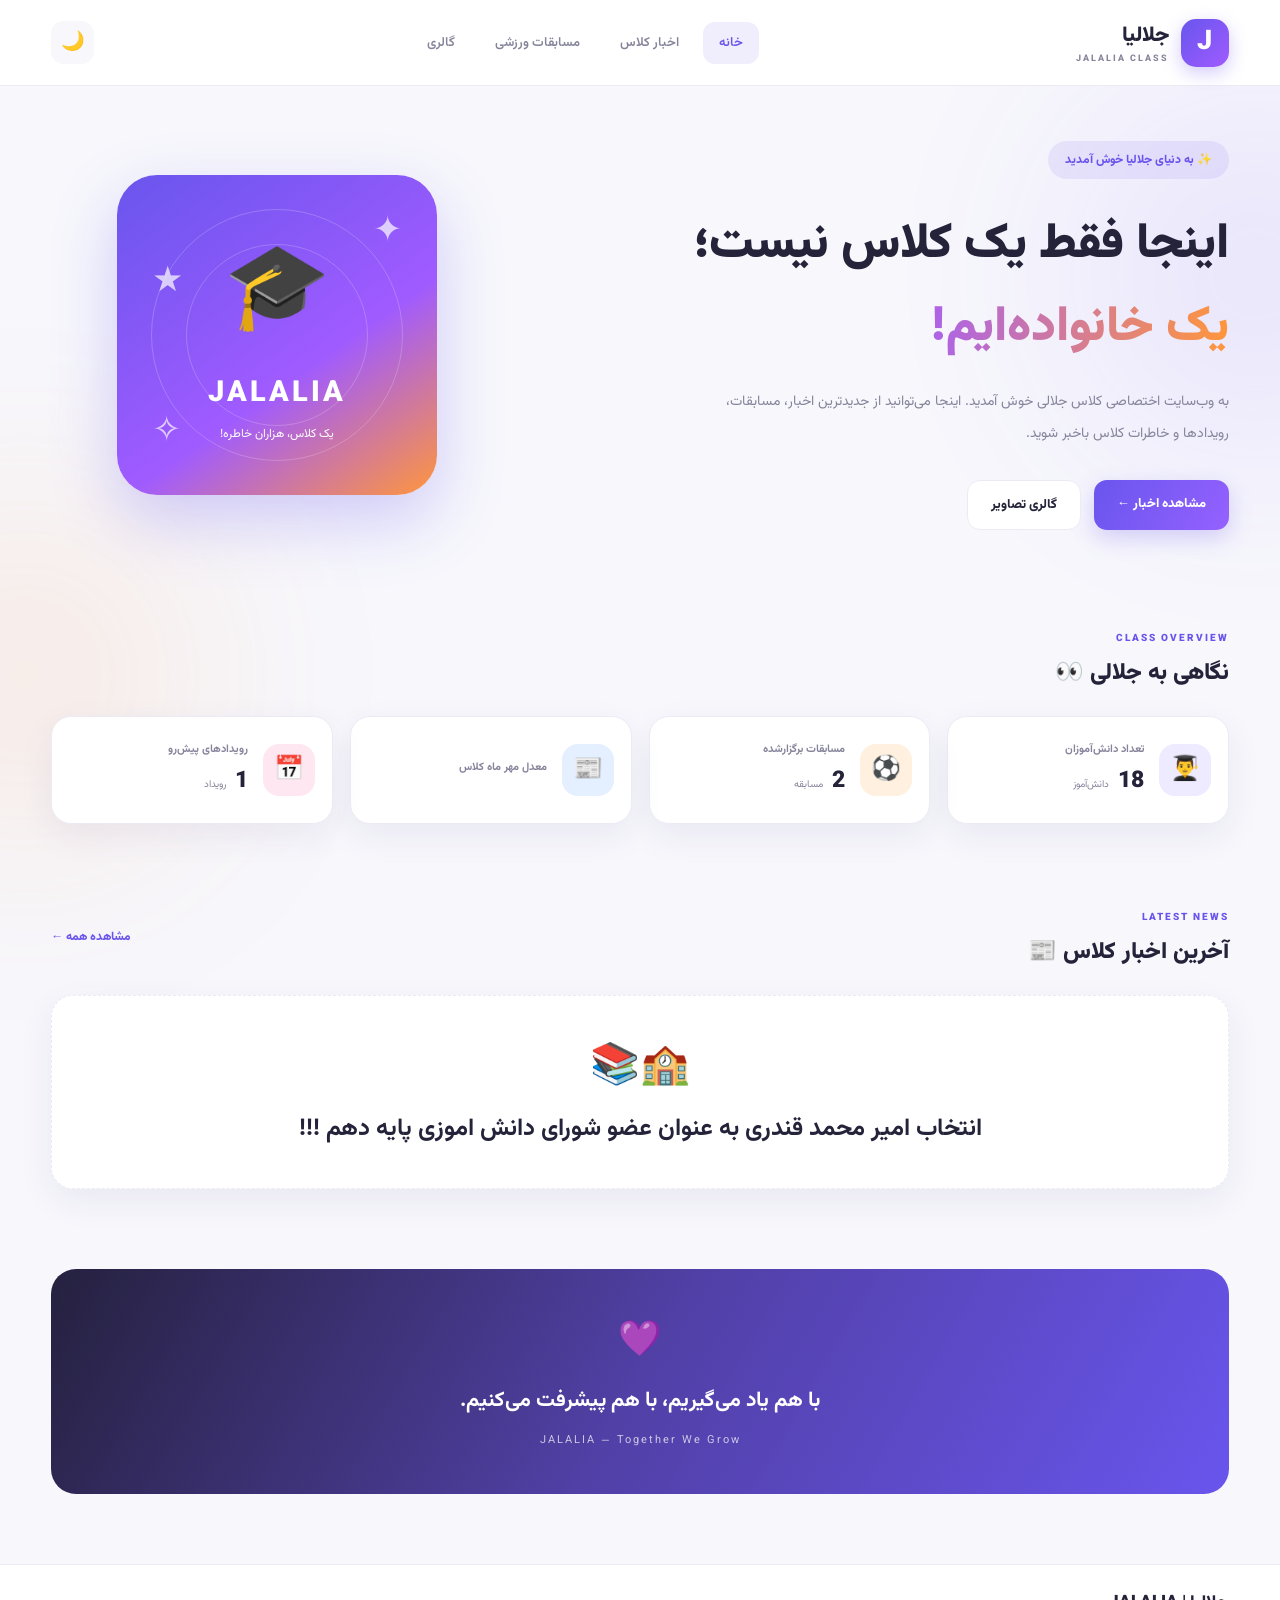
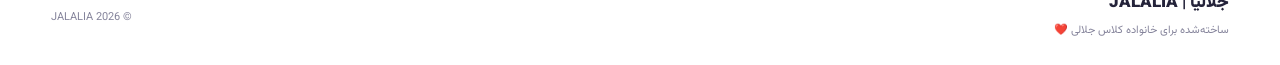
==== index.html @ fd929aae "Add files via upload" ====
<!DOCTYPE html>
<html lang="fa" dir="rtl">
<head>
    <meta charset="UTF-8">
    <meta name="viewport" content="width=device-width, initial-scale=1.0">
    <meta name="theme-color" content="#6754ef">
    <title>جلالیا | خانه</title>

    <link rel="stylesheet" href="style.css">
    <link rel="preconnect" href="https://fonts.googleapis.com">
    <link rel="preconnect" href="https://fonts.gstatic.com" crossorigin>
    <link href="https://fonts.googleapis.com/css2?family=Vazirmatn:wght@400;500;600;700;800;900&display=swap" rel="stylesheet">
</head>

<body>

<div class="background-shape shape-one"></div>
<div class="background-shape shape-two"></div>

<header class="header">
    <div class="container nav-container">

        <a href="index.html" class="brand">
            <div class="brand-icon">J</div>
            <div>
                <h1>جلالیا</h1>
                <span>JALALIA CLASS</span>
            </div>
        </a>

        <nav class="nav-links" id="navLinks">
            <a href="index.html" class="active">خانه</a>
            <a href="news.html">اخبار کلاس</a>
            <a href="sports.html">مسابقات ورزشی</a>
            <a href="gallery.html">گالری</a>
        </nav>

        <div class="nav-actions">
            <button class="theme-btn" id="themeToggle" aria-label="تغییر تم">🌙</button>
            <button class="menu-btn" id="menuToggle" aria-label="باز کردن منو">☰</button>
        </div>

    </div>
</header>

<main>

    <section class="hero container">

        <div class="hero-content">
            <div class="welcome-label">
                ✨ به دنیای جلالیا خوش آمدید
            </div>

            <h2>
                اینجا فقط یک کلاس نیست؛
                <span>یک خانواده‌ایم!</span>
            </h2>

            <p>
                به وب‌سایت اختصاصی کلاس جلالی خوش آمدید.
                اینجا می‌توانید از جدیدترین اخبار، مسابقات،
                رویدادها و خاطرات کلاس باخبر شوید.
            </p>

            <div class="hero-buttons">
                <a href="news.html" class="btn btn-primary">
                    مشاهده اخبار ←
                </a>

                <a href="gallery.html" class="btn btn-secondary">
                    گالری تصاویر
                </a>
            </div>
        </div>

        <div class="hero-visual">
            <div class="visual-card">
                <div class="visual-emoji">🎓</div>
                <h3>JALALIA</h3>
                <p>یک کلاس، هزاران خاطره!</p>

                <div class="visual-decoration decoration-one">✦</div>
                <div class="visual-decoration decoration-two">✧</div>
                <div class="visual-decoration decoration-three">★</div>
            </div>
        </div>

    </section>


    <section class="container stats-section">

        <div class="section-heading">
            <div>
                <span class="section-tag">CLASS OVERVIEW</span>
                <h2>نگاهی به جلالی 👀</h2>
            </div>
        </div>

        <div class="stats-grid">

            <div class="stat-card stat-purple">
                <div class="stat-icon">👨‍🎓</div>
                <div class="stat-info">
                    <h3>تعداد دانش‌آموزان</h3>
                    <strong>18</strong>
                    <span>دانش‌آموز</span>
                </div>
            </div>

            <div class="stat-card stat-orange">
                <div class="stat-icon">⚽</div>
                <div class="stat-info">
                    <h3>مسابقات برگزارشده</h3>
                    <strong>2</strong>
                    <span>مسابقه</span>
                </div>
            </div>

            <div class="stat-card stat-blue">
                <div class="stat-icon">📰</div>
                <div class="stat-info">
                    <h3>معدل مهر ماه کلاس</h3>
                    <strong></strong>
                </div>
            </div>

            <div class="stat-card stat-pink">
                <div class="stat-icon">📅</div>
                <div class="stat-info">
                    <h3>رویدادهای پیش‌رو</h3>
                    <strong>1</strong>
                    <span>رویداد</span>
                </div>
            </div>

        </div>

    </section>


    <section class="container news-preview">

        <div class="section-heading">
            <div>
                <span class="section-tag">LATEST NEWS</span>
                <h2>آخرین اخبار کلاس 📰</h2>
            </div>

            <a href="news.html" class="more-link">مشاهده همه ←</a>
        </div>

        <div class="empty-card">
            <div>🏫📚</div>
            <h2>انتخاب امیر محمد قندری به عنوان عضو شورای دانش اموزی پایه دهم !!!</h2>
        </div>

    </section>


   

    <section class="container quote-section">
        <div class="quote-box">
            <span>💜</span>
            <h2>با هم یاد می‌گیریم، با هم پیشرفت می‌کنیم.</h2>
            <p>JALALIA — Together We Grow</p>
        </div>
    </section>

</main>


<footer class="footer">
    <div class="container footer-content">
        <div>
            <h2>جلالیا | JALALIA</h2>
            <p>ساخته‌شده برای خانواده کلاس جلالی ❤️</p>
        </div>

        <span>© 2026 JALALIA</span>
    </div>
</footer>


<script src="app.js"></script>

</body>
</html>
---- style.css ----
/* =========================
   JALALIA 1.0
   MAIN DESIGN SYSTEM
========================= */

:root {
    --primary: #6955ed;
    --secondary: #8b5cf6;
    --blue: #3989ff;
    --orange: #ff963c;
    --pink: #ed65a5;

    --bg: #f7f7fc;
    --surface: #ffffff;
    --text: #24233a;
    --muted: #85849b;
    --border: #ecebf4;

    --shadow: 0 12px 35px rgba(55, 45, 120, 0.07);
}

body.dark-mode {
    --bg: #10101c;
    --surface: #1b1b2b;
    --text: #f4f3ff;
    --muted: #aaa8c1;
    --border: #303047;

    --shadow: 0 12px 35px rgba(0, 0, 0, 0.2);
}

/* RESET */

* {
    margin: 0;
    padding: 0;
    box-sizing: border-box;
}

html {
    scroll-behavior: smooth;
}

body {
    font-family: 'Vazirmatn', sans-serif;
    background: var(--bg);
    color: var(--text);
    overflow-x: hidden;
    transition: background 0.3s, color 0.3s;
}

a {
    text-decoration: none;
    color: inherit;
}

button {
    font-family: inherit;
    cursor: pointer;
    border: none;
}

/* BACKGROUND */

.background-shape {
    position: fixed;
    width: 350px;
    height: 350px;
    border-radius: 50%;
    filter: blur(110px);
    opacity: 0.12;
    pointer-events: none;
    z-index: -1;
}

.shape-one {
    background: #8059ff;
    top: 100px;
    right: -150px;
}

.shape-two {
    background: #ff963c;
    bottom: 50px;
    left: -150px;
}

/* CONTAINER */

.container {
    width: min(1180px, 92%);
    margin: auto;
}

/* HEADER */

.header {
    position: sticky;
    top: 0;
    z-index: 100;
    background: var(--surface);
    border-bottom: 1px solid var(--border);
    backdrop-filter: blur(15px);
}

.nav-container {
    height: 85px;
    display: flex;
    align-items: center;
    justify-content: space-between;
    gap: 20px;
}

/* BRAND */

.brand {
    display: flex;
    align-items: center;
    gap: 12px;
}

.brand-icon {
    width: 48px;
    height: 48px;
    border-radius: 15px;
    background: linear-gradient(135deg, #6855ed, #a05bff);
    color: white;
    display: grid;
    place-items: center;
    font-size: 27px;
    font-weight: 900;
    box-shadow: 0 6px 18px rgba(105, 85, 237, 0.3);
}

.brand h1 {
    font-size: 21px;
    font-weight: 900;
}

.brand span {
    display: block;
    font-size: 9px;
    color: var(--muted);
    letter-spacing: 2px;
    font-weight: 800;
}

/* NAVIGATION */

.nav-links {
    display: flex;
    align-items: center;
    gap: 8px;
}

.nav-links a {
    padding: 11px 16px;
    border-radius: 12px;
    font-size: 13px;
    font-weight: 600;
    color: var(--muted);
    transition: 0.25s;
}

.nav-links a:hover,
.nav-links a.active {
    background: rgba(105, 85, 237, 0.1);
    color: var(--primary);
}

/* ACTIONS */

.nav-actions {
    display: flex;
    gap: 10px;
}

.theme-btn,
.menu-btn {
    width: 43px;
    height: 43px;
    border-radius: 13px;
    background: var(--bg);
    color: var(--text);
    font-size: 19px;
    transition: 0.25s;
}

.theme-btn:hover,
.menu-btn:hover {
    background: var(--primary);
    color: white;
    transform: translateY(-3px);
}

.menu-btn {
    display: none;
}

/* HERO */

.hero {
    min-height: 480px;
    display: grid;
    grid-template-columns: 1.2fr 0.8fr;
    align-items: center;
    gap: 50px;
    padding-top: 55px;
    padding-bottom: 55px;
}

.welcome-label {
    display: inline-block;
    padding: 10px 17px;
    border-radius: 30px;
    background: rgba(105, 85, 237, 0.1);
    color: var(--primary);
    font-size: 12px;
    font-weight: 800;
    margin-bottom: 25px;
}

.hero-content h2 {
    font-size: clamp(30px, 4vw, 49px);
    font-weight: 900;
    line-height: 1.7;
    margin-bottom: 15px;
}

.hero-content h2 span {
    display: block;
    background: linear-gradient(90deg, #6955ed, #a15cff, #ff963c);
    -webkit-background-clip: text;
    background-clip: text;
    color: transparent;
}

.hero-content > p {
    color: var(--muted);
    font-size: 14px;
    line-height: 2.3;
    max-width: 550px;
}

.hero-buttons {
    display: flex;
    gap: 13px;
    margin-top: 30px;
    flex-wrap: wrap;
}

.btn {
    padding: 14px 23px;
    border-radius: 13px;
    font-size: 13px;
    font-weight: 800;
    transition: 0.3s;
}

.btn:hover {
    transform: translateY(-4px);
}

.btn-primary {
    color: white;
    background: linear-gradient(120deg, #6955ed, #9561ff);
    box-shadow: 0 8px 22px rgba(105, 85, 237, 0.25);
}

.btn-secondary {
    color: var(--text);
    background: var(--surface);
    border: 1px solid var(--border);
}

/* HERO VISUAL */

.hero-visual {
    display: flex;
    justify-content: center;
    align-items: center;
}

.visual-card {
    position: relative;
    width: 320px;
    height: 320px;
    border-radius: 40px;
    background: linear-gradient(145deg, #6955ed, #a05bff 60%, #ff963c);
    display: flex;
    flex-direction: column;
    justify-content: center;
    align-items: center;
    color: white;
    box-shadow: 0 25px 65px rgba(105, 85, 237, 0.28);
    overflow: hidden;
    animation: floating 4s ease-in-out infinite;
}

.visual-card::before,
.visual-card::after {
    content: "";
    position: absolute;
    border: 1px solid rgba(255,255,255,0.2);
    border-radius: 50%;
}

.visual-card::before {
    width: 250px;
    height: 250px;
}

.visual-card::after {
    width: 180px;
    height: 180px;
}

.visual-emoji {
    font-size: 85px;
    margin-bottom: 10px;
    z-index: 1;
}

.visual-card h3 {
    font-size: 29px;
    font-weight: 900;
    letter-spacing: 3px;
    z-index: 1;
}

.visual-card p {
    font-size: 12px;
    margin-top: 8px;
    z-index: 1;
}

.visual-decoration {
    position: absolute;
    font-size: 35px;
    color: rgba(255,255,255,0.7);
}

.decoration-one {
    top: 30px;
    right: 35px;
}

.decoration-two {
    bottom: 35px;
    left: 35px;
}

.decoration-three {
    top: 80px;
    left: 35px;
}

/* SECTION HEADING */

.stats-section,
.news-preview,
.events-section {
    padding-top: 40px;
    padding-bottom: 40px;
}

.section-heading {
    display: flex;
    justify-content: space-between;
    align-items: center;
    margin-bottom: 25px;
    gap: 15px;
}

.section-tag {
    font-size: 10px;
    font-weight: 900;
    color: var(--primary);
    letter-spacing: 2px;
}

.section-heading h2 {
    font-size: 23px;
    font-weight: 900;
    margin-top: 5px;
}

.more-link {
    font-size: 12px;
    font-weight: 800;
    color: var(--primary);
}

/* STATS */

.stats-grid {
    display: grid;
    grid-template-columns: repeat(4, 1fr);
    gap: 17px;
}

.stat-card {
    background: var(--surface);
    padding: 24px 17px;
    border: 1px solid var(--border);
    border-radius: 20px;
    display: flex;
    align-items: center;
    gap: 15px;
    box-shadow: var(--shadow);
    transition: 0.3s;
}

.stat-card:hover {
    transform: translateY(-7px);
}

.stat-icon {
    min-width: 52px;
    height: 52px;
    border-radius: 16px;
    display: grid;
    place-items: center;
    font-size: 24px;
}

.stat-purple .stat-icon {
    background: #eeeaff;
}

.stat-orange .stat-icon {
    background: #fff0df;
}

.stat-blue .stat-icon {
    background: #e4efff;
}

.stat-pink .stat-icon {
    background: #ffe7f1;
}

.stat-info h3 {
    font-size: 11px;
    color: var(--muted);
    margin-bottom: 5px;
}

.stat-info strong {
    font-size: 23px;
    font-weight: 900;
}

.stat-info span {
    font-size: 10px;
    color: var(--muted);
    margin-right: 5px;
}

/* EMPTY CARD */

.empty-card {
    background: var(--surface);
    border: 1px dashed var(--border);
    border-radius: 22px;
    padding: 40px 20px;
    text-align: center;
    box-shadow: var(--shadow);
}

.empty-card > div {
    font-size: 40px;
    margin-bottom: 12px;
}

.empty-card h3 {
    font-size: 16px;
    margin-bottom: 10px;
}

.empty-card p {
    font-size: 12px;
    color: var(--muted);
    line-height: 2;
}

/* QUOTE */

.quote-section {
    padding-top: 40px;
    padding-bottom: 70px;
}

.quote-box {
    position: relative;
    overflow: hidden;
    padding: 45px 20px;
    text-align: center;
    border-radius: 25px;
    color: white;
    background: linear-gradient(120deg, #25213e, #5140a6, #6955ed);
}

.quote-box > span {
    font-size: 35px;
}

.quote-box h2 {
    font-size: 21px;
    margin: 15px 0;
}

.quote-box p {
    font-size: 11px;
    opacity: 0.7;
    letter-spacing: 2px;
}

/* FOOTER */

.footer {
    background: var(--surface);
    border-top: 1px solid var(--border);
}

.footer-content {
    min-height: 100px;
    display: flex;
    justify-content: space-between;
    align-items: center;
    gap: 20px;
}

.footer h2 {
    font-size: 17px;
    font-weight: 900;
}

.footer p,
.footer span {
    color: var(--muted);
    font-size: 11px;
    margin-top: 6px;
}

/* ANIMATIONS */

@keyframes floating {
    0%, 100% {
        transform: translateY(0);
    }

    50% {
        transform: translateY(-15px);
    }
}

/* MOBILE */

@media (max-width: 900px) {

    .nav-links {
        position: absolute;
        top: 85px;
        right: 4%;
        left: 4%;
        display: none;
        flex-direction: column;
        align-items: stretch;
        padding: 15px;
        background: var(--surface);
        border: 1px solid var(--border);
        border-radius: 18px;
        box-shadow: var(--shadow);
    }

    .nav-links.show {
        display: flex;
    }

    .nav-links a {
        padding: 14px;
    }

    .menu-btn {
        display: block;
    }

    .hero {
        grid-template-columns: 1fr;
        text-align: center;
        gap: 40px;
    }

    .hero-content > p {
        margin: auto;
    }

    .hero-buttons {
        justify-content: center;
    }

    .stats-grid {
        grid-template-columns: repeat(2, 1fr);
    }
}

@media (max-width: 500px) {

    .nav-container {
        height: 75px;
    }

    .nav-links {
        top: 75px;
    }

    .hero {
        padding-top: 45px;
    }

    .visual-card {
        width: 260px;
        height: 260px;
    }

    .stats-grid {
        grid-template-columns: 1fr;
    }

    .section-heading h2 {
        font-size: 19px;
    }

    .footer-content {
        flex-direction: column;
        justify-content: center;
        text-align: center;
        padding: 25px 0;
    }

}/* =====================================
   JALALIA SPORTS - NEW DESIGN
===================================== */

.sports-page {
    --sports-green: #20c878;
    --sports-orange: #ff8735;
    --sports-blue: #428cff;
    --sports-purple: #8965ff;
}

/* HERO */

.sports-hero-new {
    min-height: 340px;
    margin-top: 35px;
    padding: 55px;
    border-radius: 30px;
    background:
        radial-gradient(circle at 85% 20%, rgba(255,255,255,.13), transparent 30%),
        linear-gradient(120deg, #101b35, #192d50 55%, #174d48);
    color: white;
    display: flex;
    align-items: center;
    justify-content: space-between;
    overflow: hidden;
    position: relative;
    box-shadow: 0 20px 50px rgba(0,0,0,.15);
}

.sports-hero-new::before {
    content: "";
    position: absolute;
    width: 350px;
    height: 350px;
    border: 1px solid rgba(255,255,255,.1);
    border-radius: 50%;
    left: -100px;
    bottom: -190px;
    box-shadow:
        0 0 0 35px rgba(255,255,255,.025),
        0 0 0 70px rgba(255,255,255,.025);
}

.sports-hero-content {
    position: relative;
    z-index: 2;
    max-width: 650px;
}

.sports-live-label {
    display: inline-block;
    padding: 9px 17px;
    border-radius: 30px;
    background: rgba(32,200,120,.15);
    border: 1px solid rgba(32,200,120,.4);
    color: #65efa9;
    font-size: 13px;
    font-weight: 800;
}

.sports-hero-content h1 {
    font-size: clamp(30px, 5vw, 48px);
    font-weight: 900;
    margin: 22px 0 15px;
    line-height: 1.5;
}

.sports-hero-content h1 span {
    color: #54e6a0;
}

.sports-hero-content p {
    color: #d0d9e8;
    line-height: 2;
    max-width: 550px;
}

.sports-hero-btn {
    display: inline-block;
    margin-top: 20px;
    padding: 13px 24px;
    background: #20c878;
    color: #082c20;
    border-radius: 13px;
    text-decoration: none;
    font-weight: 900;
    transition: .3s;
}

.sports-hero-btn:hover {
    transform: translateY(-4px);
    background: #58e6a0;
    box-shadow: 0 10px 25px rgba(32,200,120,.25);
}

.sports-hero-decoration {
    font-size: clamp(90px, 15vw, 180px);
    opacity: .9;
    filter: drop-shadow(0 15px 25px rgba(0,0,0,.3));
    animation: sportsFloat 4s ease-in-out infinite;
    position: relative;
    z-index: 2;
}

@keyframes sportsFloat {
    0%, 100% { transform: translateY(0) rotate(-8deg); }
    50% { transform: translateY(-18px) rotate(8deg); }
}


/* SECTION TITLES */

.sports-section-new {
    margin-top: 65px;
}

.sports-section-title {
    display: flex;
    align-items: center;
    justify-content: space-between;
    margin-bottom: 25px;
    gap: 15px;
}

.sports-section-title > div:first-child > span {
    color: var(--sports-green);
    font-size: 11px;
    font-weight: 900;
    letter-spacing: 2px;
}

.sports-section-title h2 {
    margin: 8px 0 0;
    font-size: 25px;
    font-weight: 900;
}

.match-finished {
    background: rgba(32,200,120,.12);
    color: #16a968;
    border: 1px solid rgba(32,200,120,.25);
    border-radius: 30px;
    padding: 9px 17px;
    font-size: 12px;
    font-weight: 900;
}


/* SCOREBOARD */

.main-score-card {
    background: linear-gradient(135deg, #101c31, #192e4d);
    border-radius: 27px;
    overflow: hidden;
    color: white;
    box-shadow: 0 18px 45px rgba(0,0,0,.16);
    position: relative;
}

.main-score-card::after {
    content: "";
    position: absolute;
    width: 250px;
    height: 250px;
    border-radius: 50%;
    background: rgba(32,200,120,.08);
    left: -100px;
    top: -130px;
    pointer-events: none;
}

.score-top,
.score-footer {
    display: flex;
    justify-content: space-between;
    align-items: center;
    padding: 20px 30px;
    color: #b6c4d7;
    font-size: 12px;
    font-weight: 700;
    gap: 10px;
}

.score-top {
    border-bottom: 1px solid rgba(255,255,255,.08);
}

.score-content {
    display: flex;
    align-items: center;
    justify-content: center;
    gap: clamp(20px, 7vw, 90px);
    padding: 45px 20px;
    position: relative;
    z-index: 1;
}

.team {
    text-align: center;
    min-width: 100px;
}

.team-logo {
    width: 85px;
    height: 85px;
    border-radius: 24px;
    background: linear-gradient(135deg, #20c878, #087b50);
    display: grid;
    place-items: center;
    margin: auto;
    font-size: 35px;
    font-weight: 900;
    box-shadow: 0 10px 25px rgba(32,200,120,.2);
}

.team-logo.opponent {
    background: linear-gradient(135deg, #ff963d, #e74b26);
    box-shadow: 0 10px 25px rgba(255,135,53,.2);
    font-size: 27px;
}

.team h3 {
    margin: 14px 0 3px;
    font-size: 19px;
}

.team > span {
    color: #8fa4c0;
    font-size: 10px;
    letter-spacing: 2px;
    font-weight: 900;
}

.score-center {
    text-align: center;
}

.score-numbers {
    display: flex;
    align-items: center;
    gap: 15px;
    font-size: clamp(40px, 7vw, 65px);
    font-weight: 900;
    color: #fff;
}

.score-numbers b {
    color: #55dfa0;
    font-size: 35px;
}

.draw-label {
    display: inline-block;
    margin-top: 8px;
    background: rgba(255,255,255,.1);
    padding: 6px 18px;
    border-radius: 30px;
    color: #65e9a7;
    font-size: 12px;
    font-weight: 900;
}

.score-footer {
    border-top: 1px solid rgba(255,255,255,.08);
}


/* SPORTS CATEGORIES */

.sport-grid-new {
    display: grid;
    grid-template-columns: repeat(4, 1fr);
    gap: 20px;
}

.sport-box {
    padding: 27px 22px;
    border-radius: 23px;
    min-height: 215px;
    position: relative;
    overflow: hidden;
    transition: .35s;
    border: 1px solid transparent;
}

.sport-box:hover {
    transform: translateY(-9px);
}

.sport-box::after {
    content: "";
    position: absolute;
    width: 120px;
    height: 120px;
    border-radius: 50%;
    left: -35px;
    bottom: -55px;
    background: rgba(255,255,255,.12);
}

.sport-box-icon {
    font-size: 42px;
    margin-bottom: 15px;
    transition: .3s;
}

.sport-box:hover .sport-box-icon {
    transform: scale(1.2) rotate(-8deg);
}

.sport-box h3 {
    font-size: 20px;
    margin: 0 0 9px;
    font-weight: 900;
}

.sport-box p {
    font-size: 12px;
    line-height: 1.9;
    opacity: .85;
}

.sport-box > span {
    position: absolute;
    bottom: 18px;
    left: 20px;
    font-size: 10px;
    font-weight: 900;
    letter-spacing: 2px;
    opacity: .55;
}

.football-box {
    background: linear-gradient(140deg, #d8fbe9, #9cebc3);
    color: #08663f;
}

.volleyball-box {
    background: linear-gradient(140deg, #fff0d9, #ffd09a);
    color: #9a4b0d;
}

.table-box {
    background: linear-gradient(140deg, #dceaff, #a9c9ff);
    color: #174eaa;
}

.other-box {
    background: linear-gradient(140deg, #eee5ff, #cdb8ff);
    color: #6338a9;
}


/* ACTIVITY CARDS */

.sports-activity-card {
    display: flex;
    align-items: center;
    gap: 20px;
    padding: 22px 25px;
    margin-bottom: 15px;
    border-radius: 20px;
    background: var(--card-bg, #fff);
    border: 1px solid rgba(120,130,150,.12);
    box-shadow: 0 7px 25px rgba(0,0,0,.045);
    transition: .3s;
}

.sports-activity-card:hover {
    transform: translateX(-6px);
    border-color: rgba(32,200,120,.4);
}

.activity-icon {
    width: 62px;
    height: 62px;
    border-radius: 18px;
    display: grid;
    place-items: center;
    background: #e0f9ec;
    font-size: 30px;
    flex-shrink: 0;
}

.activity-info {
    flex: 1;
}

.activity-category {
    color: #18ad69;
    font-size: 11px;
    font-weight: 900;
}

.activity-info h3 {
    font-size: 17px;
    margin: 6px 0;
}

.activity-info p {
    color: var(--text-muted, #888);
    font-size: 12px;
    line-height: 1.8;
}

.activity-result {
    text-align: center;
    background: rgba(32,200,120,.1);
    padding: 12px 20px;
    border-radius: 15px;
    min-width: 85px;
}

.activity-result strong {
    display: block;
    color: #13a463;
    font-size: 22px;
    font-weight: 900;
}

.activity-result span {
    color: #13a463;
    font-size: 11px;
    font-weight: 800;
}

.activity-upcoming {
    background: rgba(255,135,53,.12);
    color: #e87a27;
    padding: 10px 17px;
    border-radius: 30px;
    font-size: 11px;
    font-weight: 900;
    white-space: nowrap;
}


/* MOTIVATION BANNER */

.sports-motivation {
    padding: 55px 25px;
    border-radius: 28px;
    text-align: center;
    color: white;
    background:
        radial-gradient(circle at 10% 20%, rgba(255,255,255,.12), transparent 30%),
        linear-gradient(120deg, #08794e, #0b463f, #102d43);
    position: relative;
    overflow: hidden;
}

.sports-motivation::before,
.sports-motivation::after {
    content: "";
    position: absolute;
    border: 1px solid rgba(255,255,255,.12);
    width: 220px;
    height: 220px;
    border-radius: 50%;
}

.sports-motivation::before {
    top: -150px;
    right: -70px;
}

.sports-motivation::after {
    bottom: -170px;
    left: -70px;
}

.motivation-icon {
    font-size: 55px;
    margin-bottom: 15px;
}

.sports-motivation h2 {
    font-size: clamp(21px, 4vw, 32px);
    line-height: 1.9;
    font-weight: 900;
}

.sports-motivation p {
    color: #8ce8ba;
    font-size: 11px;
    letter-spacing: 3px;
    font-weight: 900;
    margin-top: 18px;
}


/* DARK MODE */

body.dark-mode .sports-activity-card {
    background: #192235;
    border-color: rgba(255,255,255,.07);
    color: #f2f5fa;
}

body.dark-mode .activity-info p {
    color: #aab5c5;
}

body.dark-mode .sports-section-title h2 {
    color: #f1f4fa;
}

body.dark-mode .football-box {
    background: linear-gradient(140deg, #174d37, #1d7650);
    color: #c5ffe0;
}

body.dark-mode .volleyball-box {
    background: linear-gradient(140deg, #71421d, #a45c24);
    color: #ffebd1;
}

body.dark-mode .table-box {
    background: linear-gradient(140deg, #1d3d70, #315c9b);
    color: #d6e7ff;
}

body.dark-mode .other-box {
    background: linear-gradient(140deg, #49316f, #6847a0);
    color: #eee1ff;
}

body.dark-mode .sports-section-title > div:first-child > span {
    color: #52dda0;
}


/* RESPONSIVE */

@media (max-width: 900px) {

    .sport-grid-new {
        grid-template-columns: repeat(2, 1fr);
    }

    .sports-hero-new {
        padding: 40px 30px;
    }

    .sports-hero-decoration {
        font-size: 110px;
    }

}

@media (max-width: 600px) {

    .sports-hero-new {
        min-height: auto;
        padding: 35px 23px;
        border-radius: 23px;
    }

    .sports-hero-decoration {
        display: none;
    }

    .sports-hero-content h1 {
        font-size: 30px;
    }

    .sports-section-new {
        margin-top: 45px;
    }

    .sports-section-title h2 {
        font-size: 20px;
    }

    .score-content {
        gap: 12px;
        padding: 35px 10px;
    }

    .team {
        min-width: 75px;
    }

    .team-logo {
        width: 65px;
        height: 65px;
        border-radius: 18px;
        font-size: 27px;
    }

    .team-logo.opponent {
        font-size: 22px;
    }

    .team h3 {
        font-size: 14px;
    }

    .score-numbers {
        font-size: 39px;
        gap: 8px;
    }

    .score-numbers b {
        font-size: 25px;
    }

    .score-top,
    .score-footer {
        padding: 15px;
        font-size: 10px;
    }

    .sport-grid-new {
        gap: 12px;
    }

    .sport-box {
        min-height: 195px;
        padding: 20px 15px;
    }

    .sport-box h3 {
        font-size: 17px;
    }

    .sports-activity-card {
        padding: 15px;
        gap: 12px;
        flex-wrap: wrap;
    }

    .activity-icon {
        width: 48px;
        height: 48px;
        font-size: 24px;
    }

    .activity-info h3 {
        font-size: 14px;
    }

    .activity-result {
        margin-right: auto;
    }

    .sports-motivation {
        padding: 40px 18px;
    }

}
/* =====================================
   JALALIA NEWS - PREMIUM DESIGN
===================================== */

.news-grid {
    display: grid;
    grid-template-columns: repeat(3, minmax(0, 1fr));
    gap: 24px;
    margin-top: 30px;
}

.news-card {
    position: relative;
    overflow: hidden;
    border-radius: 24px;
    background: var(--card-bg, #fff);
    border: 1px solid rgba(120,130,150,.12);
    box-shadow: 0 10px 30px rgba(0,0,0,.06);
    transition: transform .3s, box-shadow .3s;
}

.news-card:hover {
    transform: translateY(-9px);
    box-shadow: 0 18px 40px rgba(0,0,0,.12);
}

/* NEWS IMAGE */

.news-image {
    height: 190px;
    position: relative;
    overflow: hidden;
    display: grid;
    place-items: center;
    font-size: 65px;
    background: linear-gradient(135deg, #dce8ff, #b9caff);
}

.news-image img {
    width: 100%;
    height: 100%;
    object-fit: cover;
    object-position: center 20%;
    transition: transform .5s;
}

.news-card:hover .news-image img {
    transform: scale(1.08);
}

.news-image::after {
    content: "";
    position: absolute;
    inset: 0;
    background: linear-gradient(transparent, rgba(0,0,0,.15));
    pointer-events: none;
}

/* NEWS CONTENT */

.news-card-content {
    padding: 22px;
}

.news-meta {
    display: flex;
    align-items: center;
    justify-content: space-between;
    gap: 10px;
    margin-bottom: 15px;
}

.news-category {
    display: inline-block;
    padding: 7px 13px;
    border-radius: 30px;
    background: #eeeaff;
    color: #7154df;
    font-size: 11px;
    font-weight: 900;
}

.news-date {
    font-size: 11px;
    color: #9299a8;
    font-weight: 700;
}

.news-card h3 {
    font-size: 18px;
    font-weight: 900;
    line-height: 1.8;
    margin: 0 0 12px;
    color: var(--text-color, #202638);
}

.news-card p {
    color: var(--text-muted, #777f90);
    font-size: 13px;
    line-height: 2.1;
    margin: 0;
}

.news-read-more {
    display: inline-flex;
    align-items: center;
    gap: 7px;
    margin-top: 20px;
    color: #6651dc;
    font-size: 12px;
    font-weight: 900;
    text-decoration: none;
    transition: .3s;
}

.news-read-more:hover {
    gap: 13px;
}

/* DIFFERENT NEWS COLORS */

.news-card:nth-child(1) .news-image {
    background: linear-gradient(135deg, #d9f9e9, #91e9bb);
}

.news-card:nth-child(2) .news-image {
    background: linear-gradient(135deg, #ffe8d5, #ffc28c);
}

.news-card:nth-child(3) .news-image {
    background: linear-gradient(135deg, #e3e5ff, #b9bdff);
}

/* FEATURED NEWS */

.news-card.featured-news {
    grid-column: span 2;
}

.news-card.featured-news .news-image {
    height: 230px;
}

/* DARK MODE */

body.dark-mode .news-card {
    background: #192235;
    border-color: rgba(255,255,255,.07);
}

body.dark-mode .news-card h3 {
    color: #f1f4fa;
}

body.dark-mode .news-card p {
    color: #aab5c5;
}

body.dark-mode .news-date {
    color: #a0aec2;
}

body.dark-mode .news-category {
    background: rgba(137,101,255,.18);
    color: #bcaaff;
}

/* RESPONSIVE */

@media (max-width: 900px) {
    .news-grid {
        grid-template-columns: repeat(2, minmax(0, 1fr));
    }
}

@media (max-width: 600px) {
    .news-grid {
        grid-template-columns: 1fr;
        gap: 18px;
    }

    .news-card.featured-news {
        grid-column: span 1;
    }

    .news-image {
        height: 180px;
    }

    .news-card-content {
        padding: 18px;
    }

    .news-card h3 {
        font-size: 16px;
    }
}/* =========================================
   JALALIA NEWS - COMPLETE REDESIGN
========================================= */

/* NEWS HERO */

body .news-hero {
    width: min(1200px, calc(100% - 40px));
    min-height: 330px;
    margin: 35px auto 0;
    padding: 55px 60px;
    box-sizing: border-box;
    border-radius: 28px;
    background:
        radial-gradient(circle at 10% 90%, rgba(255,255,255,.13), transparent 35%),
        linear-gradient(120deg, #171d3b, #5142a8 55%, #2879c7) !important;
    color: white !important;
    display: flex;
    align-items: center;
    justify-content: space-between;
    gap: 30px;
    overflow: hidden;
    position: relative;
    box-shadow: 0 20px 55px rgba(50,60,150,.2);
}

body .news-hero::before {
    content: "";
    position: absolute;
    width: 300px;
    height: 300px;
    border: 1px solid rgba(255,255,255,.15);
    border-radius: 50%;
    left: -80px;
    bottom: -190px;
    box-shadow:
        0 0 0 35px rgba(255,255,255,.04),
        0 0 0 70px rgba(255,255,255,.03);
}

.news-hero-content {
    position: relative;
    z-index: 2;
    max-width: 700px;
}

.news-hero-label {
    display: inline-flex;
    align-items: center;
    gap: 8px;
    padding: 10px 17px;
    border-radius: 30px;
    background: rgba(255,255,255,.13);
    border: 1px solid rgba(255,255,255,.2);
    color: #fff !important;
    font-size: 12px !important;
    font-weight: 800;
}

body .news-hero h1 {
    color: #fff !important;
    font-size: clamp(30px, 5vw, 47px) !important;
    line-height: 1.7;
    font-weight: 900;
    margin: 20px 0 10px;
}

body .news-hero h1 span {
    color: #ffd76b !important;
}

body .news-hero p {
    color: #e3e8ff !important;
    font-size: 14px !important;
    line-height: 2.2;
    max-width: 600px;
}

body .news-hero-btn {
    display: inline-flex;
    margin-top: 20px;
    padding: 13px 25px;
    border-radius: 13px;
    background: #fff !important;
    color: #5142a8 !important;
    font-weight: 900;
    font-size: 13px;
    text-decoration: none;
    transition: .3s;
}

.news-hero-btn:hover {
    transform: translateY(-5px);
    box-shadow: 0 12px 25px rgba(0,0,0,.2);
}

.news-hero-icon {
    font-size: 125px !important;
    position: relative;
    z-index: 2;
    animation: newsFloat 4s ease-in-out infinite;
    filter: drop-shadow(0 15px 20px rgba(0,0,0,.2));
}

@keyframes newsFloat {
    0%,100% { transform: translateY(0) rotate(-5deg); }
    50% { transform: translateY(-15px) rotate(5deg); }
}


/* NEWS SECTION */

body .news-main-section {
    margin-top: 65px;
    margin-bottom: 50px;
}

.news-section-heading {
    display: flex;
    align-items: center;
    justify-content: space-between;
    gap: 20px;
    margin-bottom: 30px;
}

.news-section-heading > div:first-child > span {
    color: #8b75ff !important;
    font-size: 11px;
    font-weight: 900;
    letter-spacing: 2px;
}

.news-section-heading h2 {
    font-size: 27px !important;
    font-weight: 900;
    margin: 9px 0;
}

.news-section-heading p {
    color: var(--muted, #999);
    font-size: 13px;
}

.news-count {
    min-width: 105px;
    padding: 13px 18px;
    border-radius: 17px;
    text-align: center;
    background: linear-gradient(135deg, #eeeaff, #dce8ff) !important;
    color: #5945c5 !important;
}

.news-count strong {
    display: block;
    font-size: 25px !important;
    font-weight: 900;
}

.news-count span {
    font-size: 10px !important;
    font-weight: 800;
}


/* NEWS GRID */

body .news-grid {
    display: grid !important;
    grid-template-columns: repeat(3, minmax(0, 1fr));
    gap: 24px;
    align-items: stretch;
}


/* NEWS CARD */

body .news-card {
    min-width: 0;
    overflow: hidden;
    border-radius: 24px;
    background: var(--card-bg, #fff) !important;
    border: 1px solid rgba(130,140,170,.15);
    box-shadow: 0 10px 35px rgba(0,0,0,.07);
    transition: transform .35s, box-shadow .35s;
}

body .news-card:hover {
    transform: translateY(-9px);
    box-shadow: 0 20px 45px rgba(0,0,0,.15);
}


/* NEWS IMAGE */

body .news-card .news-image {
    height: 190px !important;
    min-height: 190px;
    width: 100%;
    position: relative;
    display: flex !important;
    justify-content: center;
    align-items: center;
    overflow: hidden;
    border-radius: 0 !important;
    margin: 0;
}

.news-match-image {
    background: linear-gradient(135deg, #087d56, #38d995) !important;
}

.news-parent-image {
    background: linear-gradient(135deg, #e8782d, #ffbf70) !important;
}

.news-exam-image {
    background: linear-gradient(135deg, #4058ce, #927cff) !important;
}

body .news-image::before {
    content: "";
    position: absolute;
    width: 175px;
    height: 175px;
    border: 1px solid rgba(255,255,255,.35);
    border-radius: 50%;
    box-shadow:
        0 0 0 25px rgba(255,255,255,.08),
        0 0 0 50px rgba(255,255,255,.05);
}

body .news-image-icon {
    position: relative;
    z-index: 2;
    font-size: 65px !important;
    line-height: 1;
    transition: .4s;
}

.news-card:hover .news-image-icon {
    transform: scale(1.2) rotate(-8deg);
}

body .news-image-label {
    position: absolute;
    z-index: 3;
    right: 15px;
    bottom: 15px;
    top: auto;
    left: auto;
    width: auto;
    height: auto;
    padding: 7px 13px;
    border-radius: 30px;
    background: rgba(20,25,45,.3);
    backdrop-filter: blur(8px);
    color: white !important;
    font-size: 10px !important;
    font-weight: 900;
}


/* NEWS CONTENT */

body .news-card-content {
    padding: 23px !important;
    display: flex;
    flex-direction: column;
}

.news-meta {
    display: flex;
    justify-content: space-between;
    align-items: center;
    gap: 8px;
    margin-bottom: 16px;
}

body .news-category {
    display: inline-block;
    padding: 7px 12px;
    border-radius: 30px;
    background: rgba(105,85,237,.12) !important;
    color: #8068f0 !important;
    font-size: 10px !important;
    font-weight: 900;
}

.news-date {
    color: #999 !important;
    font-size: 10px !important;
    font-weight: 700;
}

body .news-card-content h3 {
    font-size: 17px !important;
    font-weight: 900;
    line-height: 1.9;
    margin: 0 0 12px;
    color: var(--text-color, #202638);
}

body .news-card-content p {
    font-size: 12px !important;
    line-height: 2.2;
    color: var(--muted, #858b9b);
    margin: 0;
    min-height: 85px;
}

body .news-read-more {
    display: inline-block;
    margin-top: 20px;
    color: #8068f0 !important;
    font-size: 11px !important;
    font-weight: 900;
    text-decoration: none;
    line-height: 2;
}

a.news-read-more:hover {
    transform: translateX(-5px);
}


/* BOTTOM BANNER */

body .news-bottom-banner {
    padding: 48px 20px;
    border-radius: 27px;
    text-align: center;
    color: white !important;
    background: linear-gradient(120deg, #20204b, #5543b9, #2878bb) !important;
    overflow: hidden;
    position: relative;
}

.news-bottom-icon {
    font-size: 45px !important;
    margin-bottom: 12px;
}

body .news-bottom-banner h2 {
    color: white !important;
    font-size: 25px !important;
    font-weight: 900;
}

body .news-bottom-banner p {
    color: #e0e5ff !important;
    font-size: 13px !important;
    line-height: 2;
}

.news-bottom-banner > span {
    display: inline-block;
    margin-top: 15px;
    color: #c8c1ff !important;
    font-size: 10px !important;
    letter-spacing: 3px;
    font-weight: 900;
}


/* DARK MODE */

body.dark-mode .news-card {
    background: #191f31 !important;
    border-color: rgba(255,255,255,.08);
}

body.dark-mode .news-card-content h3 {
    color: #f4f5ff !important;
}

body.dark-mode .news-card-content p {
    color: #b4bdd0 !important;
}

body.dark-mode .news-count {
    background: #29264b !important;
    color: #d4caff !important;
}

body.dark-mode .news-category {
    background: rgba(137,101,255,.18) !important;
    color: #c6b6ff !important;
}


/* MOBILE */

@media(max-width: 900px) {
    body .news-grid {
        grid-template-columns: repeat(2, minmax(0, 1fr));
    }

    body .news-hero {
        padding: 40px 30px;
    }

    .news-hero-icon {
        font-size: 90px !important;
    }
}

@media(max-width: 600px) {
    body .news-hero {
        min-height: auto;
        padding: 35px 23px;
    }

    .news-hero-icon {
        display: none;
    }

    body .news-hero h1 {
        font-size: 29px !important;
    }

    body .news-grid {
        grid-template-columns: 1fr;
    }

    .news-section-heading h2 {
        font-size: 21px !important;
    }

    body .news-card .news-image {
        height: 175px !important;
        min-height: 175px;
    }

    body .news-card-content {
        padding: 19px !important;
    }

    body .news-bottom-banner h2 {
        font-size: 19px !important;
    }
}/* ================================
   JALALIA - PREMIUM GALLERY
================================ */

.gallery-hero {
    position: relative;
    text-align: center;
    padding: 90px 25px 65px;
    margin-top: 35px;
    margin-bottom: 45px;
    border-radius: 30px;
    overflow: hidden;
    background:
        radial-gradient(circle at 15% 20%, rgba(119, 75, 255, .25), transparent 35%),
        radial-gradient(circle at 85% 80%, rgba(0, 145, 255, .22), transparent 35%),
        linear-gradient(135deg, #10152b, #17152f, #101d38);
    border: 1px solid rgba(255,255,255,.09);
    box-shadow: 0 20px 60px rgba(0,0,0,.15);
}

.gallery-hero::before {
    content: "";
    position: absolute;
    width: 280px;
    height: 280px;
    border-radius: 50%;
    background: rgba(104, 70, 255, .15);
    filter: blur(80px);
    top: -120px;
    right: -80px;
}

.gallery-hero .welcome-label {
    display: inline-block;
    padding: 9px 18px;
    border-radius: 30px;
    background: rgba(255,255,255,.09);
    border: 1px solid rgba(255,255,255,.12);
    color: #b9a8ff;
    font-size: 12px;
    letter-spacing: 2px;
    margin-bottom: 22px;
}

.gallery-hero h1 {
    position: relative;
    color: white;
    font-size: clamp(32px, 5vw, 52px);
    font-weight: 900;
    margin-bottom: 18px;
}

.gallery-hero p {
    position: relative;
    color: #c2c7d8;
    font-size: 15px;
    line-height: 2.2;
    max-width: 600px;
    margin: auto;
}

/* Gallery section */

.gallery-section {
    margin-top: 65px;
    margin-bottom: 70px;
}

.gallery-section .section-heading {
    margin-bottom: 30px;
}

.gallery-section .section-tag {
    color: #8c76ff;
    font-size: 11px;
    letter-spacing: 3px;
    font-weight: 800;
}

.gallery-section .section-heading h2 {
    font-size: 27px;
    font-weight: 900;
    margin-top: 9px;
}

/* Gallery grid */

.gallery-grid {
    display: grid;
    grid-template-columns: repeat(3, minmax(0, 1fr));
    gap: 25px;
}

/* Gallery card */

.gallery-item {
    position: relative;
    overflow: hidden;
    border-radius: 23px;
    background: var(--card-bg, #fff);
    border: 1px solid rgba(130, 130, 160, .15);
    box-shadow: 0 12px 35px rgba(0,0,0,.07);
    transition: .35s ease;
}

.gallery-item:hover {
    transform: translateY(-9px);
    box-shadow: 0 22px 45px rgba(92, 76, 220, .18);
    border-color: rgba(130, 105, 255, .5);
}

/* Image */

.gallery-image {
    position: relative;
    width: 100%;
    height: 230px;
    overflow: hidden;
    background: linear-gradient(135deg, #202b4c, #493477);
}

.gallery-image img {
    width: 100%;
    height: 100%;
    object-fit: cover;
    display: block;
    transition: transform .6s ease;
}

.gallery-item:hover .gallery-image img {
    transform: scale(1.09);
}

.gallery-image::after {
    content: "";
    position: absolute;
    inset: 0;
    background: linear-gradient(
        to top,
        rgba(10, 12, 30, .35),
        transparent 55%
    );
    pointer-events: none;
}

/* Image number */

.gallery-number {
    position: absolute;
    top: 15px;
    left: 15px;
    z-index: 2;
    width: 38px;
    height: 38px;
    display: flex;
    align-items: center;
    justify-content: center;
    border-radius: 12px;
    background: rgba(15, 18, 40, .7);
    backdrop-filter: blur(10px);
    color: white;
    font-size: 12px;
    font-weight: 900;
    border: 1px solid rgba(255,255,255,.2);
}

/* Card information */

.gallery-info {
    padding: 22px;
}

.gallery-category {
    display: inline-block;
    color: #8a73ff;
    font-size: 10px;
    font-weight: 900;
    letter-spacing: 1.5px;
    margin-bottom: 12px;
}

.gallery-info h3 {
    color: var(--text-color, #20243a);
    font-size: 18px;
    font-weight: 900;
    margin-bottom: 12px;
}

.gallery-info p {
    color: var(--muted-text, #85899b);
    font-size: 13px;
    line-height: 2;
    margin: 0;
}

/* Bottom message */

.gallery-message {
    position: relative;
    text-align: center;
    padding: 55px 20px;
    margin-bottom: 65px;
    border-radius: 27px;
    overflow: hidden;
    background: linear-gradient(120deg, #292052, #173b69);
    color: white;
}

.gallery-message > span {
    display: inline-block;
    font-size: 35px;
    margin-bottom: 15px;
}

.gallery-message h2 {
    font-size: clamp(20px, 3vw, 29px);
    font-weight: 900;
    margin-bottom: 15px;
}

.gallery-message p {
    color: #c5c6ff;
    font-size: 11px;
    letter-spacing: 3px;
}

/* Dark mode */

body.dark-mode .gallery-item {
    background: #171b2b;
    border-color: rgba(255,255,255,.07);
}

body.dark-mode .gallery-info h3 {
    color: #f3f4ff;
}

body.dark-mode .gallery-info p {
    color: #a4a9bb;
}

/* Responsive */

@media (max-width: 900px) {
    .gallery-grid {
        grid-template-columns: repeat(2, minmax(0, 1fr));
        gap: 18px;
    }

    .gallery-image {
        height: 210px;
    }
}

@media (max-width: 600px) {
    .gallery-hero {
        padding: 65px 18px;
        margin-top: 20px;
        border-radius: 22px;
    }

    .gallery-grid {
        grid-template-columns: 1fr;
        gap: 22px;
    }

    .gallery-image {
        height: 240px;
    }

    .gallery-info {
        padding: 20px;
    }

    .gallery-section .section-heading h2 {
        font-size: 23px;
    }

    .gallery-message {
        padding: 40px 18px;
    }
}
/* ==========================================
   JALALIA — MOBILE RESPONSIVE
   فقط برای موبایل
========================================== */

@media (max-width: 600px) {

    /* =========================
       GENERAL
    ========================= */

    html,
    body {
        width: 100%;
        max-width: 100%;
        overflow-x: hidden;
    }

    .container {
        width: calc(100% - 28px);
        max-width: 100%;
    }


    /* =========================
       HEADER
    ========================= */

    .nav-container {
        width: 100%;
        height: 72px;
        padding: 0 14px;
        gap: 10px;
    }

    .brand {
        gap: 8px;
        min-width: 0;
    }

    .brand-icon {
        width: 40px;
        height: 40px;
        border-radius: 12px;
        font-size: 22px;
        flex-shrink: 0;
    }

    .brand h1 {
        font-size: 17px;
        white-space: nowrap;
    }

    .brand span {
        font-size: 7px;
        letter-spacing: 1.5px;
    }

    .nav-actions {
        gap: 7px;
        flex-shrink: 0;
    }

    .theme-btn,
    .menu-btn {
        width: 39px;
        height: 39px;
        border-radius: 11px;
        font-size: 17px;
    }

    /* منوی موبایل */

    .nav-links {
        position: absolute;
        top: 72px;
        right: 14px;
        left: 14px;

        display: none;
        flex-direction: column;
        align-items: stretch;

        padding: 10px;

        background: var(--surface);
        border: 1px solid var(--border);
        border-radius: 17px;

        box-shadow: 0 15px 45px rgba(0,0,0,.18);

        z-index: 999;
    }

    .nav-links.show {
        display: flex;
    }

    .nav-links a {
        width: 100%;
        padding: 13px 14px;
        font-size: 12px;
        border-radius: 11px;
        text-align: right;
    }


    /* =========================
       HOME HERO
    ========================= */

    .hero {
        min-height: auto;
        grid-template-columns: 1fr;
        gap: 35px;
        padding-top: 40px;
        padding-bottom: 40px;
        text-align: center;
    }

    .welcome-label {
        font-size: 10px;
        padding: 8px 14px;
        margin-bottom: 17px;
    }

    .hero-content h2 {
        font-size: 28px;
        line-height: 1.8;
        margin-bottom: 12px;
    }

    .hero-content > p {
        width: 100%;
        max-width: 100%;
        font-size: 12px;
        line-height: 2.2;
    }

    .hero-buttons {
        justify-content: center;
        gap: 9px;
        margin-top: 22px;
    }

    .btn {
        padding: 12px 17px;
        font-size: 11px;
    }

    .visual-card {
        width: 240px;
        height: 240px;
        border-radius: 30px;
    }

    .visual-emoji {
        font-size: 65px;
    }

    .visual-card h3 {
        font-size: 23px;
    }

    .visual-card p {
        font-size: 10px;
    }


    /* =========================
       SECTIONS
    ========================= */

    .section-heading {
        gap: 10px;
    }

    .section-heading h2 {
        font-size: 20px;
        line-height: 1.7;
    }


    /* =========================
       STATS
    ========================= */

    .stats-grid {
        grid-template-columns: repeat(2, 1fr);
        gap: 10px;
    }

    .stat-card {
        padding: 17px 10px;
        border-radius: 17px;
    }


    /* =========================
       BUTTONS / CARDS
    ========================= */

    button {
        max-width: 100%;
    }

    .card,
    .feature-card {
        max-width: 100%;
    }


    /* =========================
       SPORTS HERO
    ========================= */

    .sports-hero-new {
        width: 100%;
        min-height: auto;
        margin-top: 20px;
        padding: 32px 20px;
        border-radius: 22px;
    }

    .sports-hero-content {
        width: 100%;
        max-width: 100%;
    }

    .sports-hero-content h1 {
        font-size: 27px;
        line-height: 1.7;
    }

    .sports-hero-content p {
        font-size: 12px;
        line-height: 2.1;
    }

    .sports-hero-decoration {
        display: none;
    }


    /* =========================
       SPORTS GRID
    ========================= */

    .sport-grid-new {
        grid-template-columns: 1fr 1fr;
        gap: 10px;
    }

    .sport-box {
        min-height: 175px;
        padding: 17px 12px;
        border-radius: 18px;
    }

    .sport-box h3 {
        font-size: 15px;
        line-height: 1.7;
    }

    .sport-box p {
        font-size: 10px;
        line-height: 1.9;
    }


    /* =========================
       SCORE
    ========================= */

    .score-content {
        gap: 7px;
        padding: 28px 7px;
    }

    .team {
        min-width: 60px;
    }

    .team-logo {
        width: 57px;
        height: 57px;
        border-radius: 15px;
        font-size: 23px;
    }

    .team-logo.opponent {
        font-size: 19px;
    }

    .team h3 {
        font-size: 11px;
        margin-top: 7px;
    }

    .score-numbers {
        font-size: 32px;
        gap: 5px;
    }

    .score-numbers b {
        font-size: 20px;
    }

    .score-top,
    .score-footer {
        padding: 12px;
        font-size: 9px;
    }


    /* =========================
       SPORTS ACTIVITY
    ========================= */

    .sports-activity-card {
        padding: 13px;
        gap: 10px;
        flex-wrap: wrap;
        border-radius: 17px;
    }

    .activity-icon {
        width: 43px;
        height: 43px;
        font-size: 21px;
        flex-shrink: 0;
    }

    .activity-info {
        min-width: 0;
        flex: 1;
    }

    .activity-info h3 {
        font-size: 12px;
    }

    .activity-info p {
        font-size: 10px;
    }

    .activity-result {
        margin-right: auto;
        font-size: 10px;
    }


    /* =========================
       NEWS HERO
    ========================= */

    body .news-hero {
        width: 100%;
        min-height: auto;
        margin-top: 20px;
        padding: 32px 20px;
        border-radius: 22px;
    }

    body .news-hero h1 {
        font-size: 27px !important;
        line-height: 1.7;
    }

    .news-hero-content {
        width: 100%;
    }

    .news-hero-content p {
        font-size: 11px;
        line-height: 2.1;
    }

    .news-hero-icon {
        display: none;
    }


    /* =========================
       NEWS GRID
    ========================= */

    body .news-grid {
        grid-template-columns: 1fr;
        gap: 16px;
    }

    body .news-card {
        width: 100%;
        max-width: 100%;
        border-radius: 20px;
    }

    body .news-card.featured-news {
        grid-column: span 1;
    }

    body .news-card .news-image,
    body .news-card .news-exam-image {
        width: 100%;
        height: 210px !important;
        min-height: 210px;
    }

    body .news-card .news-image img,
    body .news-card .news-exam-image img {
        width: 100%;
        height: 100%;
        object-fit: cover;
        object-position: center top;
        display: block;
    }

    body .news-card-content {
        padding: 18px !important;
    }

    body .news-card h3 {
        font-size: 17px;
        line-height: 1.8;
    }

    body .news-card p {
        font-size: 12px;
        line-height: 2.1;
    }

    .news-read-more {
        font-size: 11px;
        line-height: 2;
    }


    /* =========================
       GALLERY HERO
    ========================= */

    .gallery-hero {
        width: 100%;
        margin-top: 20px;
        margin-bottom: 30px;
        padding: 55px 18px 40px;
        border-radius: 22px;
    }

    .gallery-hero h1 {
        font-size: 30px;
        line-height: 1.7;
    }

    .gallery-hero p {
        font-size: 11px;
        line-height: 2.2;
    }

    .gallery-hero .welcome-label {
        font-size: 9px;
        letter-spacing: 1.5px;
    }


    /* =========================
       GALLERY
    ========================= */

    .gallery-section {
        margin-top: 35px;
        margin-bottom: 45px;
    }

    .gallery-section .section-heading h2 {
        font-size: 21px;
    }

    .gallery-grid {
        grid-template-columns: 1fr;
        gap: 18px;
    }

    .gallery-item {
        width: 100%;
        border-radius: 20px;
        overflow: hidden;
    }

    .gallery-image {
        width: 100%;
        height: 230px;
    }

    .gallery-image img {
        width: 100%;
        height: 100%;
        object-fit: cover;
        object-position: center;
    }

    .gallery-info {
        padding: 17px;
    }

    .gallery-category {
        font-size: 9px;
        margin-bottom: 9px;
    }

    .gallery-info h3 {
        font-size: 16px;
        line-height: 1.8;
        margin-bottom: 8px;
    }

    .gallery-info p {
        font-size: 11px;
        line-height: 2;
    }

    .gallery-number {
        width: 32px;
        height: 32px;
        font-size: 10px;
        top: 10px;
        left: 10px;
    }


    /* =========================
       QUOTE
    ========================= */

    .quote-section {
        padding-top: 25px;
        padding-bottom: 45px;
    }

    .quote-box {
        padding: 35px 15px;
        border-radius: 20px;
    }

    .quote-box > span {
        font-size: 30px;
    }

    .quote-box h2 {
        font-size: 18px;
        line-height: 1.8;
    }

    .quote-box p {
        font-size: 9px;
        line-height: 2;
        letter-spacing: 1px;
    }


    /* =========================
       FOOTER
    ========================= */

    .footer-content {
        min-height: auto;
        padding: 25px 10px;
        flex-direction: column;
        justify-content: center;
        align-items: center;
        text-align: center;
        gap: 12px;
    }

    .footer h2 {
        font-size: 16px;
    }

    .footer p,
    .footer span {
        font-size: 9px;
        line-height: 2;
    }
}


/* ==========================================
   VERY SMALL PHONES
========================================== */

@media (max-width: 380px) {

    .container {
        width: calc(100% - 22px);
    }

    .brand h1 {
        font-size: 15px;
    }

    .brand-icon {
        width: 37px;
        height: 37px;
    }

    .theme-btn,
    .menu-btn {
        width: 36px;
        height: 36px;
    }

    .hero-content h2 {
        font-size: 24px;
    }

    .visual-card {
        width: 215px;
        height: 215px;
    }

    .visual-emoji {
        font-size: 55px;
    }

    .visual-card h3 {
        font-size: 20px;
    }

    .sport-grid-new {
        gap: 8px;
    }

    .sport-box {
        min-height: 160px;
        padding: 14px 9px;
    }

    .score-numbers {
        font-size: 28px;
    }

    body .news-card .news-image,
    body .news-card .news-exam-image {
        height: 185px !important;
        min-height: 185px;
    }

    .gallery-image {
        height: 200px;
    }
}
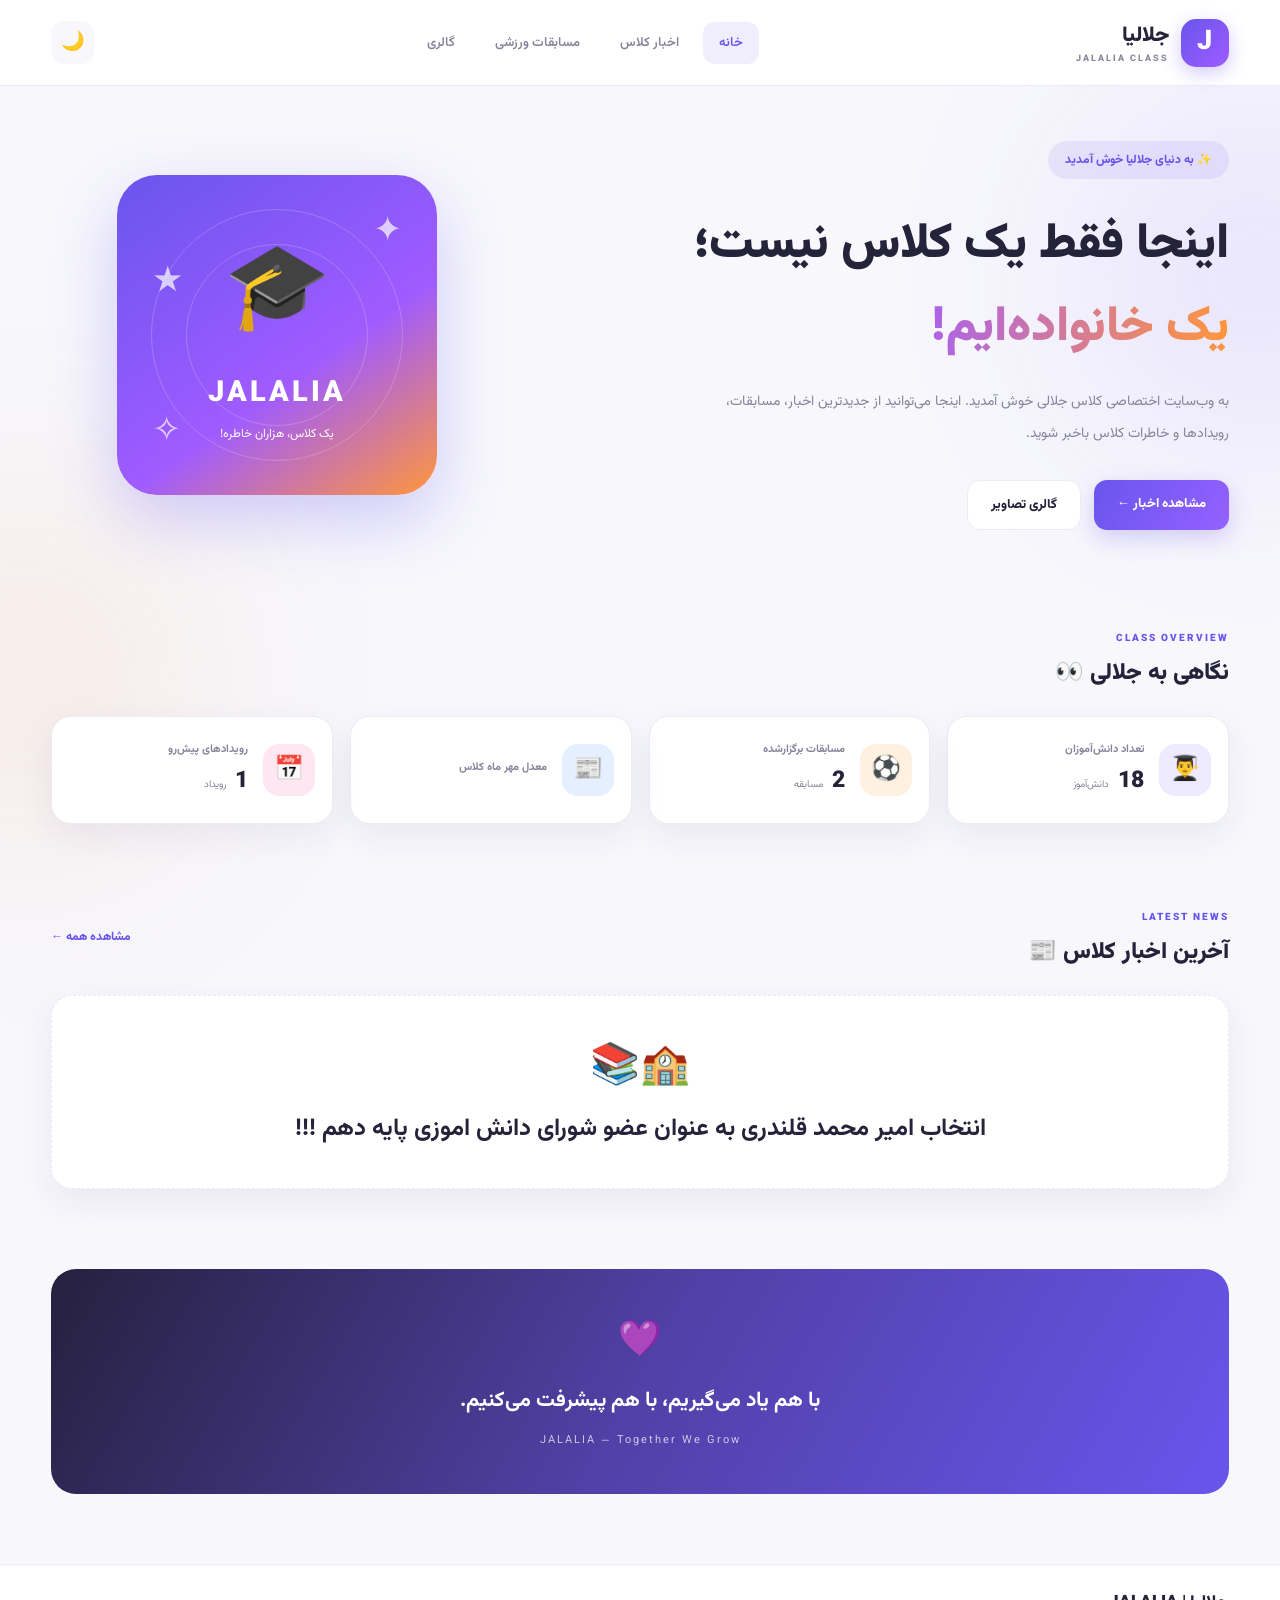
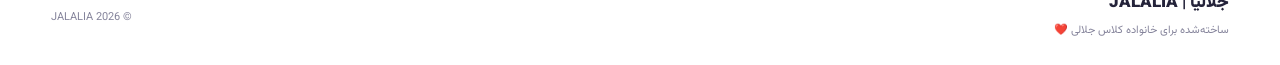
==== commit 1aa5e9ad: "Update index.html" ====
--- a/index.html
+++ b/index.html
@@ -153,7 +153,7 @@
 
         <div class="empty-card">
             <div>🏫📚</div>
-            <h2>انتخاب امیر محمد قندری به عنوان عضو شورای دانش اموزی پایه دهم !!!</h2>
+            <h2>انتخاب امیر محمد قلندری به عنوان عضو شورای دانش اموزی پایه دهم !!!</h2>
         </div>
 
     </section>
@@ -187,4 +187,4 @@
 <script src="app.js"></script>
 
 </body>
-</html>+</html>
